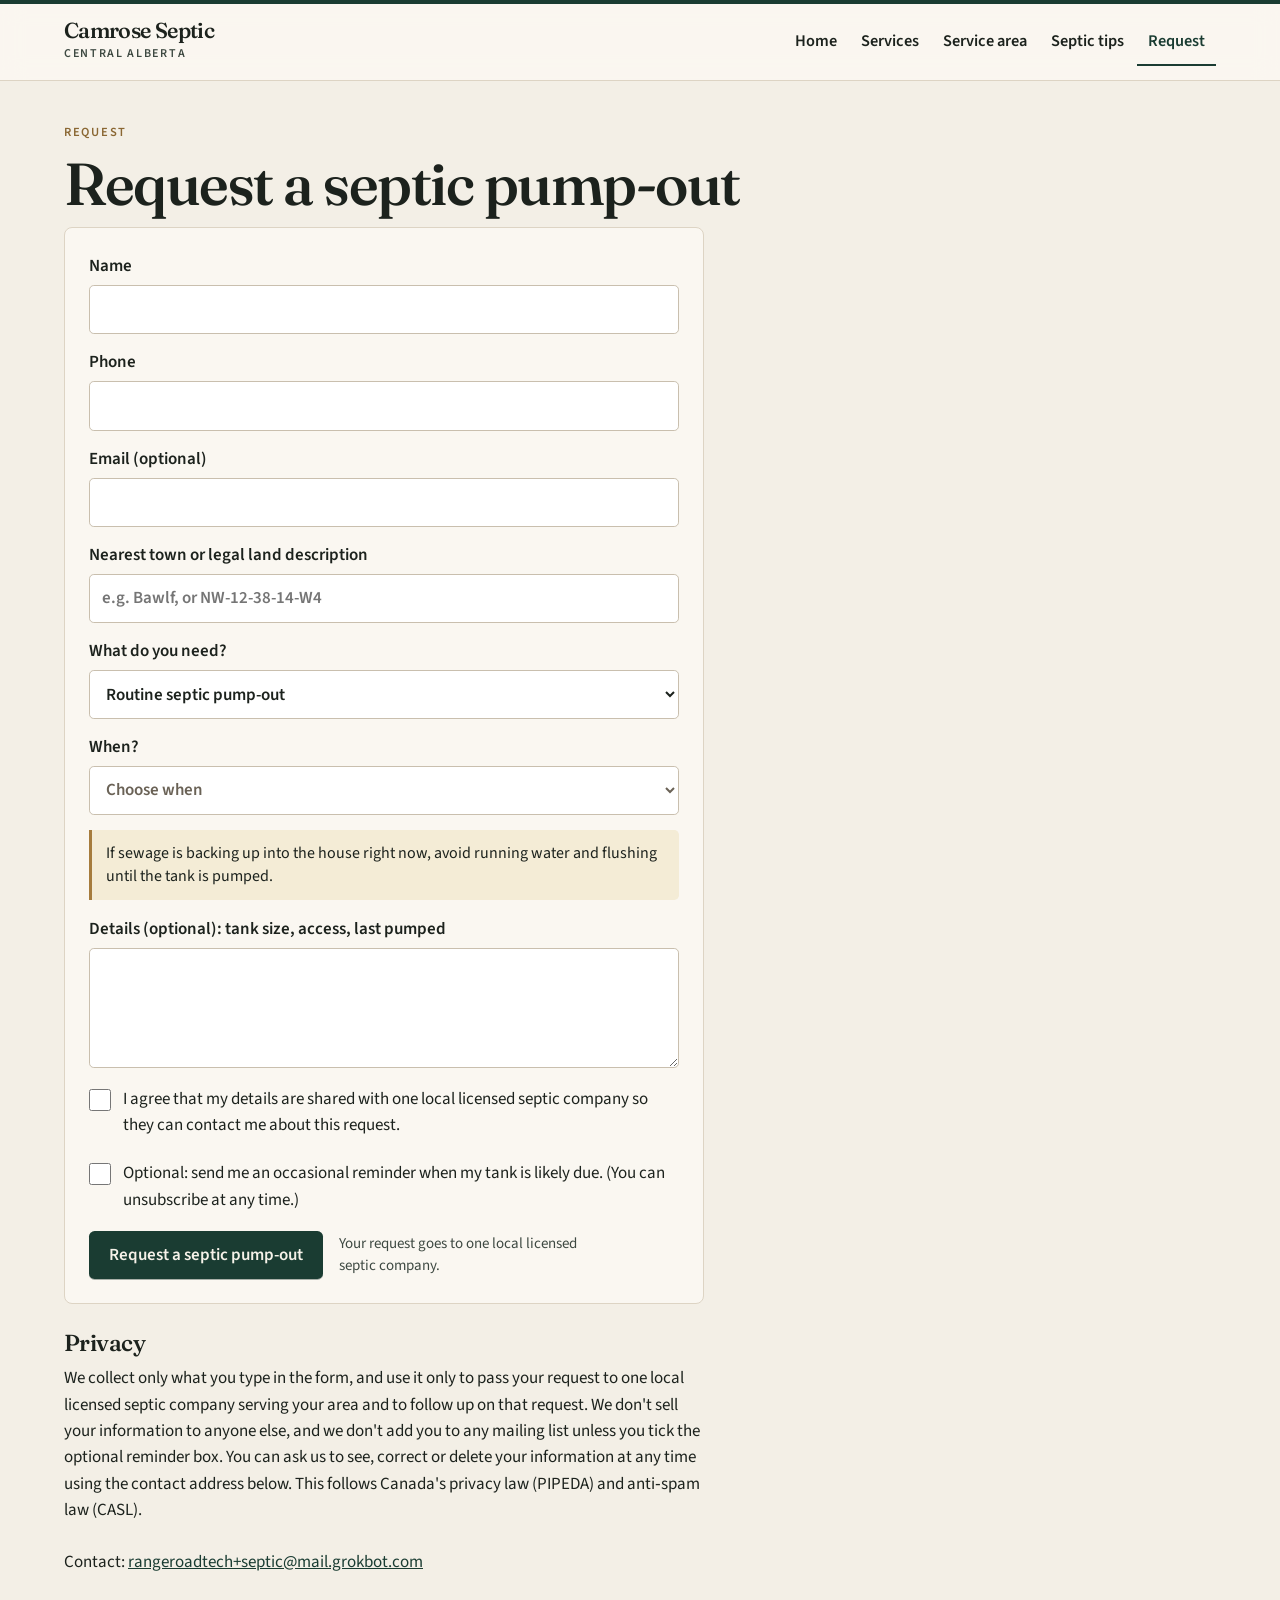
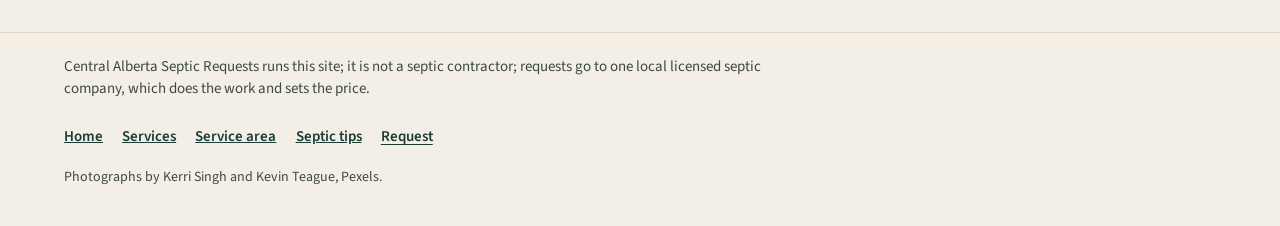
==== request/index.html @ 905f92fc "Rebuild the site as a calm multi-page layout. Give home, services, the service area, septic tips, an" ====
<!doctype html>
<html lang="en-CA">
<head>
<meta charset="utf-8">
<meta name="viewport" content="width=device-width, initial-scale=1">
<title>Request a septic pump-out | Camrose County</title>
<meta name="description" content="Send a free septic pump-out request for Camrose County or Stettler County. One local licensed septic company contacts you.">
<meta name="robots" content="index,follow">
<link rel="canonical" href="https://camroseseptic.ca/request/">
<meta property="og:type" content="website">
<meta property="og:title" content="Request a septic pump-out | Camrose County">
<meta property="og:description" content="Send a free septic pump-out request for Camrose County or Stettler County. One local licensed septic company contacts you.">
<meta property="og:url" content="https://camroseseptic.ca/request/">
<meta property="og:locale" content="en_CA">
<meta name="theme-color" content="#f3efe6">
<link rel="icon" href="/favicon.ico" sizes="16x16">
<link rel="icon" href="/favicon.svg" type="image/svg+xml">
<link rel="preload" href="/fonts/fraunces-latin.woff2" as="font" type="font/woff2" crossorigin>
<link rel="preload" href="/fonts/source-sans-3-latin.woff2" as="font" type="font/woff2" crossorigin>
<link rel="stylesheet" href="/style.css">
<script>document.documentElement.classList.add("js");</script>
</head>
<body>
<a class="skip" href="#content">Skip to content</a>
<button class="nav-backdrop" type="button" hidden aria-label="Close menu"></button>
<header class="site-header">
  <div class="header-bar wrap">
    <a class="brand" href="/">
      <span class="brand-name">Camrose Septic</span>
      <span class="brand-sub">Central Alberta</span>
    </a>
    <button class="menu-btn" type="button" aria-expanded="false" aria-controls="site-nav">
      <span class="bars" aria-hidden="true"><span></span><span></span><span></span></span>
      <span class="menu-word">Menu</span>
    </button>
    <nav id="site-nav" class="site-nav" aria-label="Pages">
      <ul>
        <li><a href="/">Home</a></li>
        <li><a href="/services/">Services</a></li>
        <li><a href="/service-area/">Service area</a></li>
        <li><a href="/septic-tips/">Septic tips</a></li>
        <li><a href="/request/" aria-current="page">Request</a></li>
      </ul>
    </nav>
  </div>
</header>
<main id="content" class="form-page">
  <div class="wrap">
    <p class="eyebrow">Request</p>
    <h1>Request a septic pump-out</h1>
    <div class="formbox">
<!-- FORM BACKEND: FormSubmit.co (free, no account). Leads go to Matthew's email, with a copy to the bot inbox for logging. After activation, FormSubmit gives a random alias; swap it in for the email in the action URL so the address isn't visible in the page source. -->
<form action="https://formsubmit.co/00a5cc2108b1ede48153a5cf5424223d" method="POST" name="septic-request">
<input type="hidden" name="_subject" value="New septic pumping request - camroseseptic.ca">
<input type="hidden" name="_next" value="https://camroseseptic.ca/thanks.html">
<input type="hidden" name="_cc" value="rangeroadtech+septic@mail.grokbot.com">
<input type="hidden" name="_template" value="table">
<input type="hidden" name="_blacklist" value="casino, crypto, viagra, seo services, backlinks, loan offer">
<div class="hp" aria-hidden="true"><label>Leave this field empty<input type="text" name="_honey" tabindex="-1" autocomplete="off"></label></div>
<label>Name<input name="name" required autocomplete="name"></label>
<label>Phone<input name="phone" type="tel" required autocomplete="tel"></label>
<label class="optional">Email (optional)<input name="email" type="email" autocomplete="email"></label>
<label>Nearest town or legal land description<input name="location" required placeholder="e.g. Bawlf, or NW-12-38-14-W4"></label>
<label class="optional">What do you need?
<select name="service"><option>Routine septic pump-out</option><option>Holding tank pump-out</option><option>Urgent backup / alarm</option><option>Frozen line</option><option>Pump-out before sale</option><option>Other</option></select></label>
<label>When?<select name="timing" required><option value="" disabled selected>Choose when</option><option value="As soon as possible (urgent)" data-urgent>As soon as possible (urgent)</option><option>Within 2 weeks</option><option>Within a month</option><option>Just pricing for now</option></select></label>
<p class="note">If sewage is backing up into the house right now, avoid running water and flushing until the tank is pumped.</p>
<label class="optional">Details (optional): tank size, access, last pumped<textarea name="details" rows="3"></textarea></label>
<label class="check"><input type="checkbox" name="consent_share" value="yes" required> I agree that my details are shared with one local licensed septic company so they can contact me about this request.</label>
<label class="check optional"><input type="checkbox" name="consent_marketing" value="yes"> Optional: send me an occasional reminder when my tank is likely due. (You can unsubscribe at any time.)</label>
<div class="submit-row">
<button class="btn" type="submit">Request a septic pump-out</button>
<p class="fine">Your request goes to one local licensed septic company.</p>
</div>
</form>
    </div>
    <section id="privacy" class="privacy">
      <h2>Privacy</h2>
      <p>We collect only what you type in the form, and use it only to pass your request to one local licensed septic company serving your area and to follow up on that request. We don't sell your information to anyone else, and we don't add you to any mailing list unless you tick the optional reminder box. You can ask us to see, correct or delete your information at any time using the contact address below. This follows Canada's privacy law (PIPEDA) and anti&#8209;spam law (CASL).</p>
      <p>Contact: <a href="mailto:rangeroadtech+septic@mail.grokbot.com">rangeroadtech+septic@mail.grokbot.com</a></p>
    </section>
  </div>
</main>
<footer class="site-footer">
  <div class="wrap">
    <p>Central Alberta Septic Requests runs this site; it is not a septic contractor; requests go to one local licensed septic company, which does the work and sets the price.</p>
    <ul class="footer-nav">
      <li><a href="/">Home</a></li>
      <li><a href="/services/">Services</a></li>
      <li><a href="/service-area/">Service area</a></li>
      <li><a href="/septic-tips/">Septic tips</a></li>
      <li><a href="/request/" aria-current="page">Request</a></li>
    </ul>
    <p class="credit">Photographs by Kerri Singh and Kevin Teague, Pexels.</p>
  </div>
</footer>
<script src="/site.js"></script>
<script>
(function () {
  var timing = document.querySelector('[name=timing]');
  var extra = document.querySelectorAll('.optional');
  if (!timing || !extra.length) return;
  function sync() {
    var chosen = timing.options[timing.selectedIndex];
    var urgent = !!(chosen && chosen.hasAttribute('data-urgent'));
    for (var i = 0; i < extra.length; i++) {
      extra[i].hidden = urgent;
      var fields = extra[i].querySelectorAll('input, select, textarea');
      for (var j = 0; j < fields.length; j++) fields[j].disabled = urgent;
    }
  }
  timing.addEventListener('change', sync);
  window.addEventListener('pageshow', sync);
  sync();
})();
</script>
</body>
</html>
---- style.css ----
@font-face {
  font-family: "Fraunces";
  font-style: normal;
  font-weight: 560;
  font-display: swap;
  src: url("/fonts/fraunces-latin.woff2") format("woff2");
  unicode-range: U+0000-00FF, U+0131, U+0152-0153, U+02BB-02BC, U+02C6, U+02DA, U+02DC, U+0304, U+0308, U+0329, U+2000-206F, U+20AC, U+2122, U+2191, U+2193, U+2212, U+2215, U+FEFF, U+FFFD;
}
@font-face {
  font-family: "Source Sans 3";
  font-style: normal;
  font-weight: 400 600;
  font-display: swap;
  src: url("/fonts/source-sans-3-latin.woff2") format("woff2");
  unicode-range: U+0000-00FF, U+0131, U+0152-0153, U+02BB-02BC, U+02C6, U+02DA, U+02DC, U+0304, U+0308, U+0329, U+2000-206F, U+20AC, U+2122, U+2191, U+2193, U+2212, U+2215, U+FEFF, U+FFFD;
}

:root {
  --paper: #f3efe6;
  --paper-2: #e7e0d2;
  --card: #faf7f1;
  --ink: #1c221d;
  --muted: #3e4942;
  --spruce: #1a3c32;
  --spruce-deep: #102820;
  --line: #ddd4c4;
  --brass: #8a6733;
  --note: #f4ecd6;
  --note-edge: #a67c3d;
  --max: 72rem;
  --serif: "Fraunces", "Iowan Old Style", Palatino, "Palatino Linotype", serif;
  --sans: "Source Sans 3", "Segoe UI", sans-serif;
  color-scheme: light;
}

* { box-sizing: border-box; }
html {
  -webkit-text-size-adjust: 100%;
  text-size-adjust: 100%;
  scroll-padding-top: 5.5rem;
}
body {
  margin: 0;
  font-family: var(--sans);
  font-size: 1.0625rem;
  font-weight: 400;
  line-height: 1.55;
  color: var(--ink);
  background: var(--paper);
  overflow-wrap: break-word;
}
img, svg, video { max-width: 100%; }
img { height: auto; }
h1, h2, h3 {
  font-family: var(--serif);
  font-weight: 560;
  font-synthesis: none;
  line-height: 1.12;
  letter-spacing: -0.025em;
  text-wrap: balance;
  margin: 0 0 0.6rem;
}
p, li { text-wrap: pretty; }
p { margin: 0 0 0.9rem; }
a { color: var(--spruce); }
a:hover { color: var(--spruce-deep); }
:focus-visible {
  outline: 3px solid var(--brass);
  outline-offset: 3px;
}
::selection { background: #d5e6da; color: var(--ink); }

.skip {
  position: absolute;
  left: 0.75rem;
  top: 0.75rem;
  z-index: 8;
  transform: translateY(-160%);
  background: var(--spruce);
  color: #f7f3ea;
  text-decoration: none;
  min-height: 48px;
  padding: 0.7rem 1rem;
  border-radius: 0.3rem;
}
.skip:focus { transform: none; }

.wrap {
  width: min(100% - 2.5rem, var(--max));
  margin-inline: auto;
}

.site-header {
  position: sticky;
  top: 0;
  z-index: 5;
  background: rgba(250, 247, 241, 0.94);
  border-top: 4px solid var(--spruce);
  border-bottom: 1px solid var(--line);
  backdrop-filter: blur(12px);
}
.header-bar {
  display: flex;
  flex-wrap: wrap;
  align-items: center;
  justify-content: space-between;
  gap: 0.35rem 0.75rem;
  min-height: 4.25rem;
  padding-block: 0.4rem;
}
.brand {
  display: flex;
  flex-direction: column;
  justify-content: center;
  min-height: 48px;
  color: inherit;
  text-decoration: none;
}
.brand-name {
  font-family: var(--serif);
  font-weight: 560;
  font-size: 1.35rem;
  letter-spacing: -0.03em;
  line-height: 1;
}
.brand-sub {
  margin-top: 0.22rem;
  font-size: 0.75rem;
  font-weight: 600;
  letter-spacing: 0.14em;
  text-transform: uppercase;
  color: var(--muted);
}
.menu-btn {
  display: none;
  align-items: center;
  justify-content: center;
  gap: 0.55rem;
  min-height: 48px;
  min-width: 48px;
  padding: 0 0.85rem;
  border: 1px solid var(--line);
  border-radius: 0.35rem;
  background: var(--card);
  color: var(--ink);
  font: 600 1rem/1 var(--sans);
  cursor: pointer;
}
.js .menu-btn { display: inline-flex; }
.bars {
  display: flex;
  flex-direction: column;
  justify-content: center;
  gap: 4px;
  width: 18px;
}
.bars span {
  display: block;
  height: 2px;
  background: currentColor;
  border-radius: 1px;
}
.site-nav { flex: 1 0 100%; }
.site-nav ul {
  list-style: none;
  margin: 0;
  padding: 0.15rem 0 0.7rem;
  display: flex;
  flex-direction: column;
}
.site-nav a {
  display: flex;
  align-items: center;
  min-height: 48px;
  padding: 0.55rem 0.15rem;
  color: var(--ink);
  text-decoration: none;
  font-weight: 600;
  font-size: 1.125rem;
  border-bottom: 1px solid var(--line);
}
.site-nav a[aria-current="page"] {
  color: var(--spruce);
  box-shadow: inset 3px 0 0 var(--spruce);
  padding-left: 0.75rem;
}
.nav-backdrop {
  display: block;
  position: fixed;
  inset: 0;
  z-index: 4;
  border: 0;
  padding: 0;
  margin: 0;
  background: rgba(28, 34, 29, 0.4);
  cursor: pointer;
}
[hidden] { display: none !important; }

main { padding-bottom: 1rem; }

.eyebrow {
  margin: 0 0 0.55rem;
  font-size: 0.78rem;
  font-weight: 600;
  letter-spacing: 0.14em;
  text-transform: uppercase;
  color: var(--brass);
}
h1 { font-size: clamp(2.05rem, 1.15rem + 3.4vw, 3.7rem); }
.lede {
  font-size: 1.125rem;
  line-height: 1.5;
  max-width: 38rem;
  color: var(--ink);
}
h2 { font-size: clamp(1.55rem, 1.2rem + 1.1vw, 2.2rem); }

.btn {
  display: inline-flex;
  align-items: center;
  justify-content: center;
  min-height: 48px;
  max-width: 100%;
  padding: 0.7rem 1.25rem;
  border: 0;
  border-radius: 0.35rem;
  background: var(--spruce);
  color: #f6f2e9;
  font: 600 1.0625rem/1.25 var(--sans);
  text-align: center;
  text-decoration: none;
  cursor: pointer;
  box-shadow: 0 1px 0 rgba(16, 40, 32, 0.35);
}
.btn:hover { background: var(--spruce-deep); color: #f6f2e9; }
.btn:active { transform: translateY(1px); }
.hero .btn, .end-cta .btn { width: 100%; }
.text-link {
  display: inline-flex;
  align-items: center;
  min-height: 48px;
  font-weight: 600;
  text-underline-offset: 0.18em;
}

.hero { padding: 0 0 0.5rem; }
.hero-grid { display: flex; flex-direction: column; }
.hero-photo { order: -1; margin: 0 0 1.35rem; width: calc(100% + 2.5rem); margin-left: -1.25rem; }
.hero-photo img {
  display: block;
  width: 100%;
  height: 11.25rem;
  max-width: none;
  object-fit: cover;
  object-position: center 46%;
}
.hero-copy { padding-bottom: 0.4rem; }

.points {
  list-style: none;
  display: grid;
  grid-template-columns: 1fr;
  margin: 1.75rem 0 0;
  padding: 0;
  border-top: 1px solid var(--line);
}
.points li {
  padding: 1.15rem 0 1.2rem;
  border-bottom: 1px solid var(--line);
  min-width: 0;
}
.points h3 { margin: 0 0 0.3rem; font-size: 1.4rem; }
.points p { margin: 0; color: var(--muted); }

.section { padding: 2.6rem 0; }
.section + .section { padding-top: 0; }
.split { display: grid; gap: 1.25rem; align-items: center; }
.photo {
  margin: 0;
  background: var(--paper-2);
}
.photo img {
  display: block;
  width: 100%;
  height: 14rem;
  object-fit: cover;
}
.photo.barn img { object-position: center 30%; }

.town-line {
  font-family: var(--serif);
  font-size: clamp(1.35rem, 1rem + 1.2vw, 1.85rem);
  line-height: 1.35;
  letter-spacing: -0.02em;
  margin: 0 0 0.4rem;
}

.cards {
  list-style: none;
  margin: 1.35rem 0 0;
  padding: 0;
  display: grid;
  gap: 0.85rem;
}
.card {
  background: var(--card);
  border: 1px solid var(--line);
  border-radius: 0.45rem;
  padding: 1.15rem 1.1rem 1.2rem;
  min-width: 0;
}
.kicker {
  margin: 0 0 0.35rem;
  font-size: 0.78rem;
  font-weight: 600;
  letter-spacing: 0.14em;
  text-transform: uppercase;
  color: var(--brass);
}
.card h3, .card h2 { margin: 0 0 0.4rem; font-size: 1.45rem; }
.card p:last-child { margin-bottom: 0; }
.card .note { margin: 0.9rem 0 0; }

.page-intro { padding-top: 1.6rem; }
.page-intro .lede { margin-bottom: 0; }

.banner-photo { margin: 1.25rem 0 0; width: calc(100% + 2.5rem); margin-left: -1.25rem; }
.banner-photo img {
  display: block;
  width: 100%;
  height: 12.5rem;
  object-fit: cover;
}

.towns {
  list-style: none;
  margin: 1.2rem 0 0;
  padding: 0;
  display: grid;
  gap: 0;
}
.towns li {
  font-family: var(--serif);
  font-size: 1.55rem;
  letter-spacing: -0.02em;
  line-height: 1.2;
  padding: 0.85rem 0;
  border-bottom: 1px solid var(--line);
  min-width: 0;
}
.note-block {
  margin-top: 1.4rem;
  max-width: 40rem;
}

.tips { list-style: none; margin: 0.4rem 0 0; padding: 0; }
.tips li {
  padding: 0.95rem 0;
  border-bottom: 1px solid var(--line);
}
.tips li:first-child { border-top: 1px solid var(--line); }
.tips strong { display: block; margin-bottom: 0.2rem; font-size: 1.05rem; }

.faq { margin-top: 0.4rem; }
.faq h3 { font-size: 1.3rem; margin: 1.35rem 0 0.35rem; }
.faq p { max-width: 42rem; }
.faq a {
  display: inline-flex;
  align-items: center;
  min-height: 48px;
  padding-inline: 0.15rem;
}

.end-cta { padding: 0.5rem 0 2.4rem; }

.form-page { padding-top: 1.6rem; padding-bottom: 2rem; }
.formbox {
  background: var(--card);
  border: 1px solid var(--line);
  border-radius: 0.5rem;
  padding: 1.15rem 1rem 1.25rem;
  max-width: 40rem;
}
label {
  display: block;
  margin: 0 0 0.95rem;
  font-weight: 600;
}
input, select, textarea {
  display: block;
  width: 100%;
  max-width: 100%;
  margin-top: 0.35rem;
  padding: 0.65rem 0.75rem;
  min-height: 48px;
  border: 1px solid #c9bfae;
  border-radius: 0.3rem;
  background: #fff;
  color: var(--ink);
  font: inherit;
  font-size: 1.0625rem;
}
textarea { min-height: 7.5rem; resize: vertical; }
select:invalid { color: #6a6256; }
option { color: var(--ink); }
.check {
  display: flex;
  gap: 0.75rem;
  align-items: flex-start;
  font-weight: 400;
  min-height: 48px;
  padding: 0.2rem 0;
}
.check input {
  width: 1.375rem;
  height: 1.375rem;
  min-height: 0;
  margin: 0.2rem 0 0;
  padding: 0;
  flex: none;
  accent-color: var(--spruce);
}
.note {
  background: var(--note);
  border-left: 3px solid var(--note-edge);
  border-radius: 0 0.3rem 0.3rem 0;
  padding: 0.75rem 0.85rem;
  margin: 0 0 0.95rem;
  font-size: 1rem;
  line-height: 1.45;
}
.submit-row { display: grid; gap: 0.7rem; margin-top: 0.3rem; }
.submit-row .btn { width: 100%; }
.fine {
  margin: 0;
  color: var(--muted);
  font-size: 0.9375rem;
  line-height: 1.45;
}
.privacy { max-width: 40rem; padding-top: 1.6rem; }
.privacy h2 { font-size: 1.45rem; }
.privacy a {
  display: inline-flex;
  align-items: center;
  min-height: 48px;
  overflow-wrap: anywhere;
}

.thanks { padding-top: 2rem; padding-bottom: 2rem; max-width: 40rem; }
.thanks h1 { margin-bottom: 0.8rem; }

.site-footer {
  border-top: 1px solid var(--line);
  padding: 1.4rem 0 1.6rem;
  color: var(--muted);
  font-size: 0.9375rem;
  line-height: 1.5;
}
.site-footer p { margin: 0 0 0.8rem; max-width: 46rem; }
.footer-nav {
  list-style: none;
  display: flex;
  flex-wrap: wrap;
  gap: 0 0.35rem;
  margin: 0 0 0.35rem;
  padding: 0;
}
.footer-nav a {
  display: inline-flex;
  align-items: center;
  min-height: 48px;
  padding-right: 0.85rem;
  font-weight: 600;
}
.footer-nav a[aria-current="page"] { text-decoration: underline; text-underline-offset: 0.18em; }
.credit { margin: 0; font-size: 0.875rem; }

.nowrap { white-space: nowrap; }
.visually-hidden {
  position: absolute;
  width: 1px;
  height: 1px;
  padding: 0;
  margin: -1px;
  overflow: hidden;
  clip: rect(0, 0, 0, 0);
  clip-path: inset(50%);
  white-space: nowrap;
  border: 0;
}
.hp {
  position: absolute;
  width: 1px;
  height: 1px;
  padding: 0;
  margin: -1px;
  overflow: hidden;
  clip: rect(0, 0, 0, 0);
  clip-path: inset(50%);
  white-space: nowrap;
  border: 0;
}
.optional[hidden] { display: none !important; }

@media (max-height: 620px) {
  .hero-photo img { height: 8.25rem; }
  .hero-photo { margin-bottom: 1rem; }
}
@media (min-width: 360px) and (min-height: 700px) {
  .hero-photo img { height: 13rem; }
}
@media (min-width: 480px) {
  .hero .btn, .end-cta .btn, .submit-row .btn { width: auto; }
  .towns { grid-template-columns: 1fr 1fr; column-gap: 1.5rem; }
  .towns li { border-bottom: 1px solid var(--line); }
}
@media (min-width: 720px) {
  .cards { grid-template-columns: 1fr 1fr; gap: 1rem; }
  .submit-row {
    grid-template-columns: auto minmax(0, 1fr);
    align-items: center;
    gap: 1rem;
  }
}
@media (max-width: 799px) {
  .js .site-nav {
    display: none;
    position: absolute;
    left: 0;
    right: 0;
    top: 100%;
    z-index: 6;
    background: var(--card);
    border-bottom: 1px solid var(--line);
    box-shadow: 0 18px 32px rgba(28, 34, 29, 0.08);
    padding: 0.25rem 1.25rem 0.7rem;
  }
  .js .site-nav.is-open { display: block; }
}
@media (min-width: 800px) {
  .js .menu-btn { display: none; }
  .header-bar { flex-wrap: nowrap; min-height: 4.75rem; }
  .site-nav { flex: 0 1 auto; margin-left: auto; }
  .js .site-nav,
  .site-nav { display: block; position: static; }
  .site-nav ul {
    flex-direction: row;
    align-items: center;
    gap: 0.1rem;
    padding: 0;
  }
  .site-nav a {
    min-height: 48px;
    padding: 0 0.7rem;
    border-bottom: 0;
    font-size: 1.02rem;
  }
  .site-nav a[aria-current="page"] {
    box-shadow: inset 0 -2px 0 var(--spruce);
    padding-left: 0.7rem;
    background: transparent;
  }
  .hero { padding: 1.5rem 0 0.5rem; }
  .hero-grid {
    display: grid;
    grid-template-columns: minmax(0, 1.05fr) minmax(0, 0.95fr);
    gap: 3rem;
    align-items: center;
  }
  .hero-photo { order: 0; margin: 0; width: auto; }
  .hero-photo img {
    height: auto;
    aspect-ratio: 3 / 2;
    max-height: none;
    border-radius: 0.35rem;
    object-position: center 42%;
  }
  .points {
    grid-template-columns: repeat(3, minmax(0, 1fr));
    gap: 1.75rem;
    border-top: 0;
    margin-top: 2.75rem;
  }
  .points li {
    border-bottom: 0;
    border-top: 2px solid var(--spruce);
    padding: 1rem 0.5rem 0 0;
  }
  .section { padding: 4rem 0 3rem; }
  .split {
    grid-template-columns: minmax(0, 1.05fr) minmax(0, 0.95fr);
    gap: 3rem;
  }
  .photo img, .banner-photo img { height: 22rem; border-radius: 0.35rem; }
  .banner-photo { margin-left: 0; width: auto; }
  .formbox { padding: 1.6rem 1.5rem 1.5rem; }
  .page-intro { padding-top: 2.6rem; }
  .form-page { padding-top: 2.6rem; }
}

@media (prefers-reduced-motion: no-preference) {
  .btn { transition: background 0.2s ease, transform 0.2s ease; }
  .js .reveal {
    opacity: 0;
    transform: translateY(14px);
  }
  .js .reveal.is-in {
    opacity: 1;
    transform: none;
    transition: opacity 0.65s ease, transform 0.65s ease;
  }
}
@media (prefers-reduced-motion: reduce) {
  .btn:active { transform: none; }
}
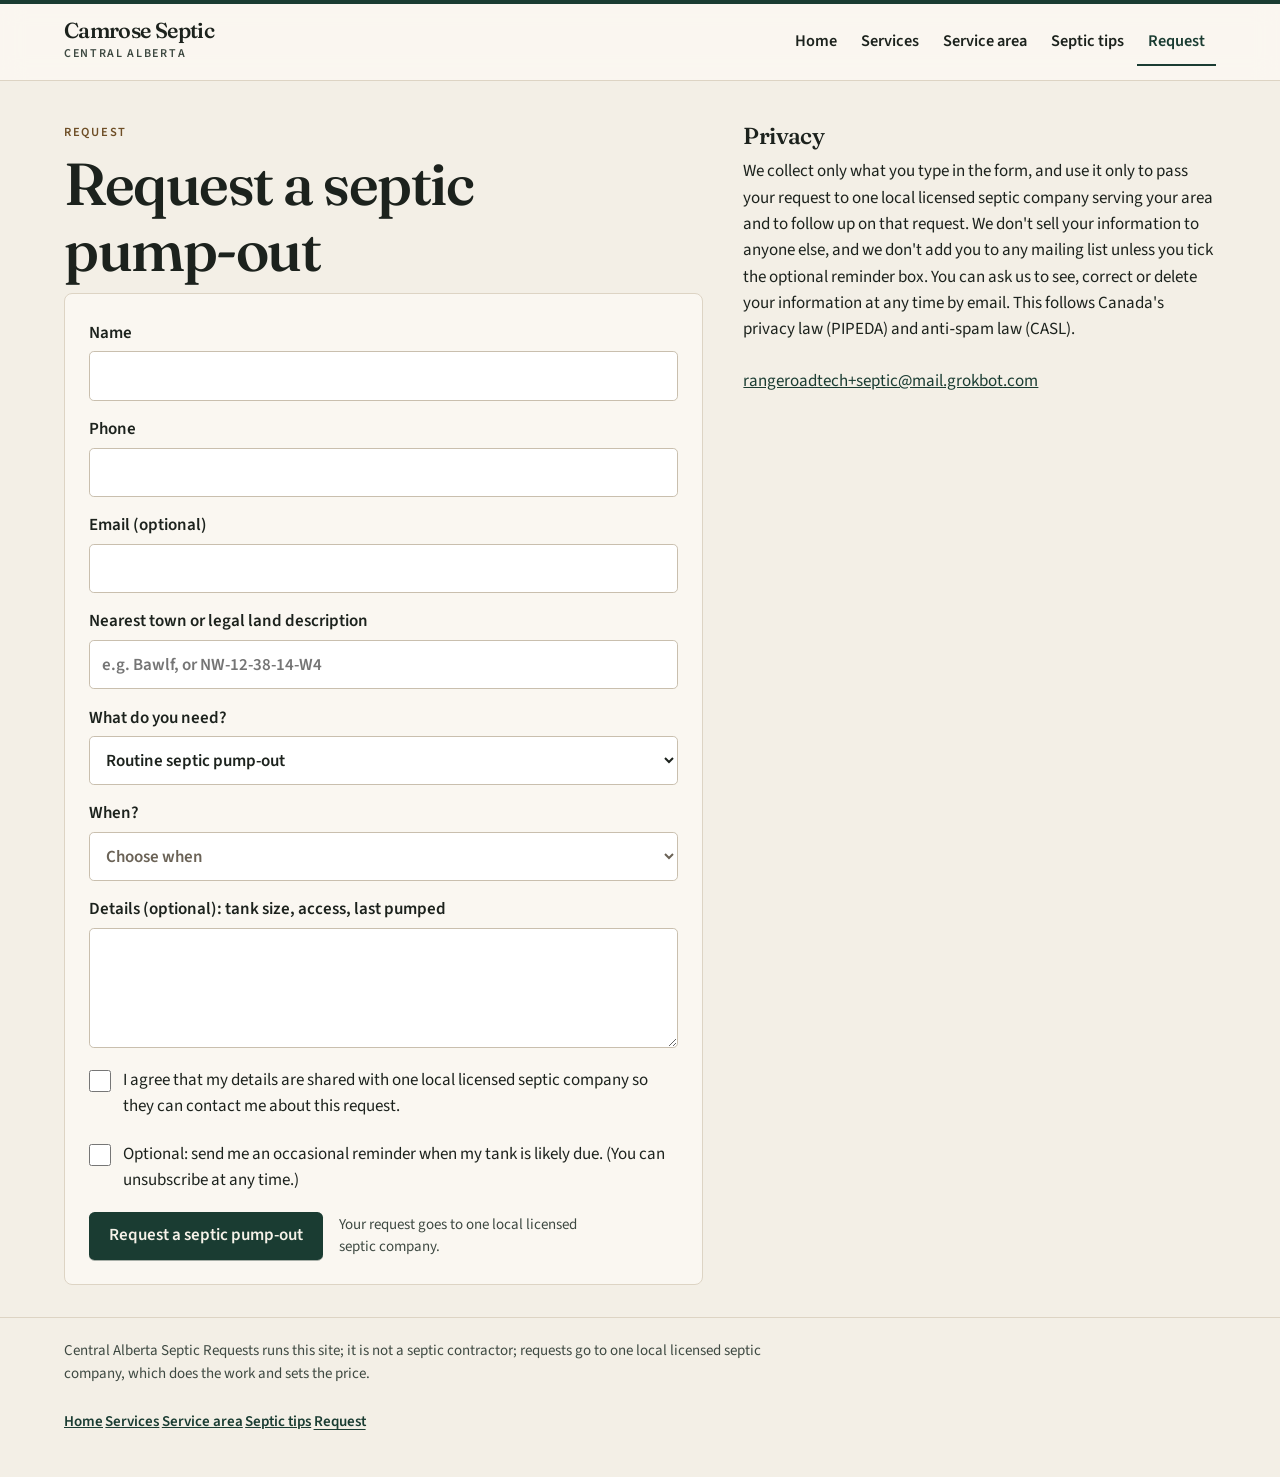
==== commit 73906449: "Correct the counties, photos, and scroll-reveal fallback. Use verified central Alberta photographs, " ====
--- a/request/index.html
+++ b/request/index.html
@@ -4,21 +4,28 @@
 <meta charset="utf-8">
 <meta name="viewport" content="width=device-width, initial-scale=1">
 <title>Request a septic pump-out | Camrose County</title>
-<meta name="description" content="Send a free septic pump-out request for Camrose County or Stettler County. One local licensed septic company contacts you.">
+<meta name="description" content="Send a free septic pump-out request for Camrose County, Daysland, Tofield, or Stettler County.">
 <meta name="robots" content="index,follow">
 <link rel="canonical" href="https://camroseseptic.ca/request/">
 <meta property="og:type" content="website">
 <meta property="og:title" content="Request a septic pump-out | Camrose County">
-<meta property="og:description" content="Send a free septic pump-out request for Camrose County or Stettler County. One local licensed septic company contacts you.">
+<meta property="og:description" content="Send a free septic pump-out request for Camrose County, Daysland, Tofield, or Stettler County.">
 <meta property="og:url" content="https://camroseseptic.ca/request/">
+<meta property="og:image" content="https://camroseseptic.ca/images/og.jpg">
+<meta property="og:image:width" content="1200">
+<meta property="og:image:height" content="630">
+<meta property="og:image:alt" content="Canola and an aspen bluff beside the highway near Sylvan Lake, Alberta.">
 <meta property="og:locale" content="en_CA">
+<meta name="twitter:card" content="summary_large_image">
+<meta name="twitter:image" content="https://camroseseptic.ca/images/og.jpg">
 <meta name="theme-color" content="#f3efe6">
-<link rel="icon" href="/favicon.ico" sizes="16x16">
+<link rel="icon" href="/favicon.ico" sizes="48x48">
 <link rel="icon" href="/favicon.svg" type="image/svg+xml">
+<link rel="icon" href="/favicon-32.png" type="image/png" sizes="32x32">
+<link rel="apple-touch-icon" href="/apple-touch-icon.png">
 <link rel="preload" href="/fonts/fraunces-latin.woff2" as="font" type="font/woff2" crossorigin>
 <link rel="preload" href="/fonts/source-sans-3-latin.woff2" as="font" type="font/woff2" crossorigin>
 <link rel="stylesheet" href="/style.css">
-<script>document.documentElement.classList.add("js");</script>
 </head>
 <body>
 <a class="skip" href="#content">Skip to content</a>
@@ -45,11 +52,11 @@
   </div>
 </header>
 <main id="content" class="form-page">
-  <div class="wrap">
-    <p class="eyebrow">Request</p>
-    <h1>Request a septic pump-out</h1>
-    <div class="formbox">
-<!-- FORM BACKEND: FormSubmit.co (free, no account). Leads go to Matthew's email, with a copy to the bot inbox for logging. After activation, FormSubmit gives a random alias; swap it in for the email in the action URL so the address isn't visible in the page source. -->
+  <div class="wrap request-layout">
+    <div>
+      <p class="eyebrow">Request</p>
+      <h1>Request a septic pump-out</h1>
+      <div class="formbox">
 <form action="https://formsubmit.co/00a5cc2108b1ede48153a5cf5424223d" method="POST" name="septic-request">
 <input type="hidden" name="_subject" value="New septic pumping request - camroseseptic.ca">
 <input type="hidden" name="_next" value="https://camroseseptic.ca/thanks.html">
@@ -64,7 +71,7 @@
 <label class="optional">What do you need?
 <select name="service"><option>Routine septic pump-out</option><option>Holding tank pump-out</option><option>Urgent backup / alarm</option><option>Frozen line</option><option>Pump-out before sale</option><option>Other</option></select></label>
 <label>When?<select name="timing" required><option value="" disabled selected>Choose when</option><option value="As soon as possible (urgent)" data-urgent>As soon as possible (urgent)</option><option>Within 2 weeks</option><option>Within a month</option><option>Just pricing for now</option></select></label>
-<p class="note">If sewage is backing up into the house right now, avoid running water and flushing until the tank is pumped.</p>
+<p class="note urgent-note">If sewage is backing up into the house right now, avoid running water and flushing until the tank is pumped.</p>
 <label class="optional">Details (optional): tank size, access, last pumped<textarea name="details" rows="3"></textarea></label>
 <label class="check"><input type="checkbox" name="consent_share" value="yes" required> I agree that my details are shared with one local licensed septic company so they can contact me about this request.</label>
 <label class="check optional"><input type="checkbox" name="consent_marketing" value="yes"> Optional: send me an occasional reminder when my tank is likely due. (You can unsubscribe at any time.)</label>
@@ -73,11 +80,12 @@
 <p class="fine">Your request goes to one local licensed septic company.</p>
 </div>
 </form>
+      </div>
     </div>
     <section id="privacy" class="privacy">
       <h2>Privacy</h2>
-      <p>We collect only what you type in the form, and use it only to pass your request to one local licensed septic company serving your area and to follow up on that request. We don't sell your information to anyone else, and we don't add you to any mailing list unless you tick the optional reminder box. You can ask us to see, correct or delete your information at any time using the contact address below. This follows Canada's privacy law (PIPEDA) and anti&#8209;spam law (CASL).</p>
-      <p>Contact: <a href="mailto:rangeroadtech+septic@mail.grokbot.com">rangeroadtech+septic@mail.grokbot.com</a></p>
+      <p>We collect only what you type in the form, and use it only to pass your request to one local licensed septic company serving your area and to follow up on that request. We don't sell your information to anyone else, and we don't add you to any mailing list unless you tick the optional reminder box. You can ask us to see, correct or delete your information at any time by email. This follows Canada's privacy law (PIPEDA) and anti&#8209;spam law (CASL).</p>
+      <p><a href="mailto:rangeroadtech+septic@mail.grokbot.com">rangeroadtech+septic@mail.grokbot.com</a></p>
     </section>
   </div>
 </main>
@@ -91,26 +99,29 @@
       <li><a href="/septic-tips/">Septic tips</a></li>
       <li><a href="/request/" aria-current="page">Request</a></li>
     </ul>
-    <p class="credit">Photographs by Kerri Singh and Kevin Teague, Pexels.</p>
   </div>
 </footer>
 <script src="/site.js"></script>
 <script>
 (function () {
-  var timing = document.querySelector('[name=timing]');
-  var extra = document.querySelectorAll('.optional');
-  if (!timing || !extra.length) return;
+  document.documentElement.classList.add("form-ready");
+  var timing = document.querySelector("[name=timing]");
+  var extra = document.querySelectorAll(".optional");
+  var note = document.querySelector(".urgent-note");
+  if (!timing) return;
   function sync() {
     var chosen = timing.options[timing.selectedIndex];
-    var urgent = !!(chosen && chosen.hasAttribute('data-urgent'));
-    for (var i = 0; i < extra.length; i++) {
+    var urgent = !!(chosen && chosen.hasAttribute("data-urgent"));
+    var i, j, fields;
+    for (i = 0; i < extra.length; i++) {
       extra[i].hidden = urgent;
-      var fields = extra[i].querySelectorAll('input, select, textarea');
-      for (var j = 0; j < fields.length; j++) fields[j].disabled = urgent;
+      fields = extra[i].querySelectorAll("input, select, textarea");
+      for (j = 0; j < fields.length; j++) fields[j].disabled = urgent;
     }
+    if (note) note.classList.toggle("is-on", urgent);
   }
-  timing.addEventListener('change', sync);
-  window.addEventListener('pageshow', sync);
+  timing.addEventListener("change", sync);
+  window.addEventListener("pageshow", sync);
   sync();
 })();
 </script>
--- a/style.css
+++ b/style.css
@@ -24,7 +24,7 @@
   --spruce: #1a3c32;
   --spruce-deep: #102820;
   --line: #ddd4c4;
-  --brass: #8a6733;
+  --brass: #6e4e26;
   --note: #f4ecd6;
   --note-edge: #a67c3d;
   --max: 72rem;
@@ -372,7 +372,67 @@
   padding-inline: 0.15rem;
 }
 
-.end-cta { padding: 0.5rem 0 2.4rem; }
+.end-cta { padding: 0.25rem 0 2.6rem; }
+.end-cta h2 { margin-bottom: 0.35rem; }
+.end-cta p { max-width: 36rem; color: var(--muted); }
+
+.reasons, .counties {
+  list-style: none;
+  margin: 0.4rem 0 0;
+  padding: 0;
+  display: grid;
+  gap: 0;
+}
+.reasons li, .counties li {
+  padding: 0.95rem 0;
+  border-bottom: 1px solid var(--line);
+  min-width: 0;
+}
+.reasons h3, .counties h3 {
+  margin: 0 0 0.25rem;
+  font-size: 1.35rem;
+}
+.reasons p, .counties p { margin: 0; }
+
+.steps { list-style: none; margin: 0.2rem 0 0; padding: 0; }
+.steps li {
+  display: grid;
+  grid-template-columns: 2.5rem minmax(0, 1fr);
+  gap: 0.75rem;
+  align-items: start;
+  padding: 0.85rem 0;
+  border-top: 1px solid var(--line);
+}
+.steps li:last-child { border-bottom: 1px solid var(--line); }
+.steps span {
+  font-family: var(--serif);
+  font-size: 1.35rem;
+  line-height: 1.2;
+  color: var(--spruce);
+}
+
+.map-fig { margin: 0; }
+.map-fig figcaption { margin-top: 0.55rem; color: var(--muted); font-size: 0.9375rem; }
+.county-map {
+  display: grid;
+  grid-template-columns: 1fr 1fr;
+  gap: 0.65rem;
+}
+.place {
+  border: 1.5px solid var(--spruce);
+  border-radius: 0.4rem;
+  background: var(--card);
+  padding: 0.85rem 0.8rem 0.95rem;
+  min-width: 0;
+}
+.place h3 {
+  font-family: var(--sans);
+  font-size: 1rem;
+  font-weight: 600;
+  letter-spacing: 0;
+  margin: 0 0 0.35rem;
+}
+.place p { margin: 0; }
 
 .form-page { padding-top: 1.6rem; padding-bottom: 2rem; }
 .formbox {
@@ -460,17 +520,18 @@
 .site-footer p { margin: 0 0 0.8rem; max-width: 46rem; }
 .footer-nav {
   list-style: none;
-  display: flex;
-  flex-wrap: wrap;
+  display: grid;
+  grid-template-columns: repeat(6, minmax(0, 1fr));
   gap: 0 0.35rem;
   margin: 0 0 0.35rem;
   padding: 0;
 }
+.footer-nav li:nth-child(-n+3) { grid-column: span 2; }
+.footer-nav li:nth-child(n+4) { grid-column: span 3; }
 .footer-nav a {
-  display: inline-flex;
-  align-items: center;
-  min-height: 48px;
-  padding-right: 0.85rem;
+  display: flex;
+  align-items: center;
+  min-height: 48px;
   font-weight: 600;
 }
 .footer-nav a[aria-current="page"] { text-decoration: underline; text-underline-offset: 0.18em; }
@@ -502,6 +563,7 @@
   border: 0;
 }
 .optional[hidden] { display: none !important; }
+.form-ready .urgent-note:not(.is-on) { display: none !important; }
 
 @media (max-height: 620px) {
   .hero-photo img { height: 8.25rem; }
@@ -597,15 +659,33 @@
   .formbox { padding: 1.6rem 1.5rem 1.5rem; }
   .page-intro { padding-top: 2.6rem; }
   .form-page { padding-top: 2.6rem; }
+  .reasons, .counties { grid-template-columns: 1fr 1fr; column-gap: 2rem; }
+  .area-layout, .area-intro, .tips-layout, .service-top, .request-layout {
+    display: grid;
+    grid-template-columns: minmax(0, 1.15fr) minmax(0, 0.85fr);
+    gap: 2.5rem;
+    align-items: start;
+  }
+  .request-layout .formbox { max-width: none; }
+  .request-layout .privacy { padding-top: 0; max-width: none; }
+  .service-top .banner-photo,
+  .area-layout .banner-photo,
+  .tips-layout .banner-photo { margin: 0; width: auto; }
+  .footer-nav {
+    display: flex;
+    flex-wrap: wrap;
+    gap: 0 0.15rem;
+  }
+  .footer-nav li { grid-column: auto; }
 }
 
 @media (prefers-reduced-motion: no-preference) {
   .btn { transition: background 0.2s ease, transform 0.2s ease; }
-  .js .reveal {
+  .motion .reveal {
     opacity: 0;
     transform: translateY(14px);
   }
-  .js .reveal.is-in {
+  .motion .reveal.is-in {
     opacity: 1;
     transform: none;
     transition: opacity 0.65s ease, transform 0.65s ease;
